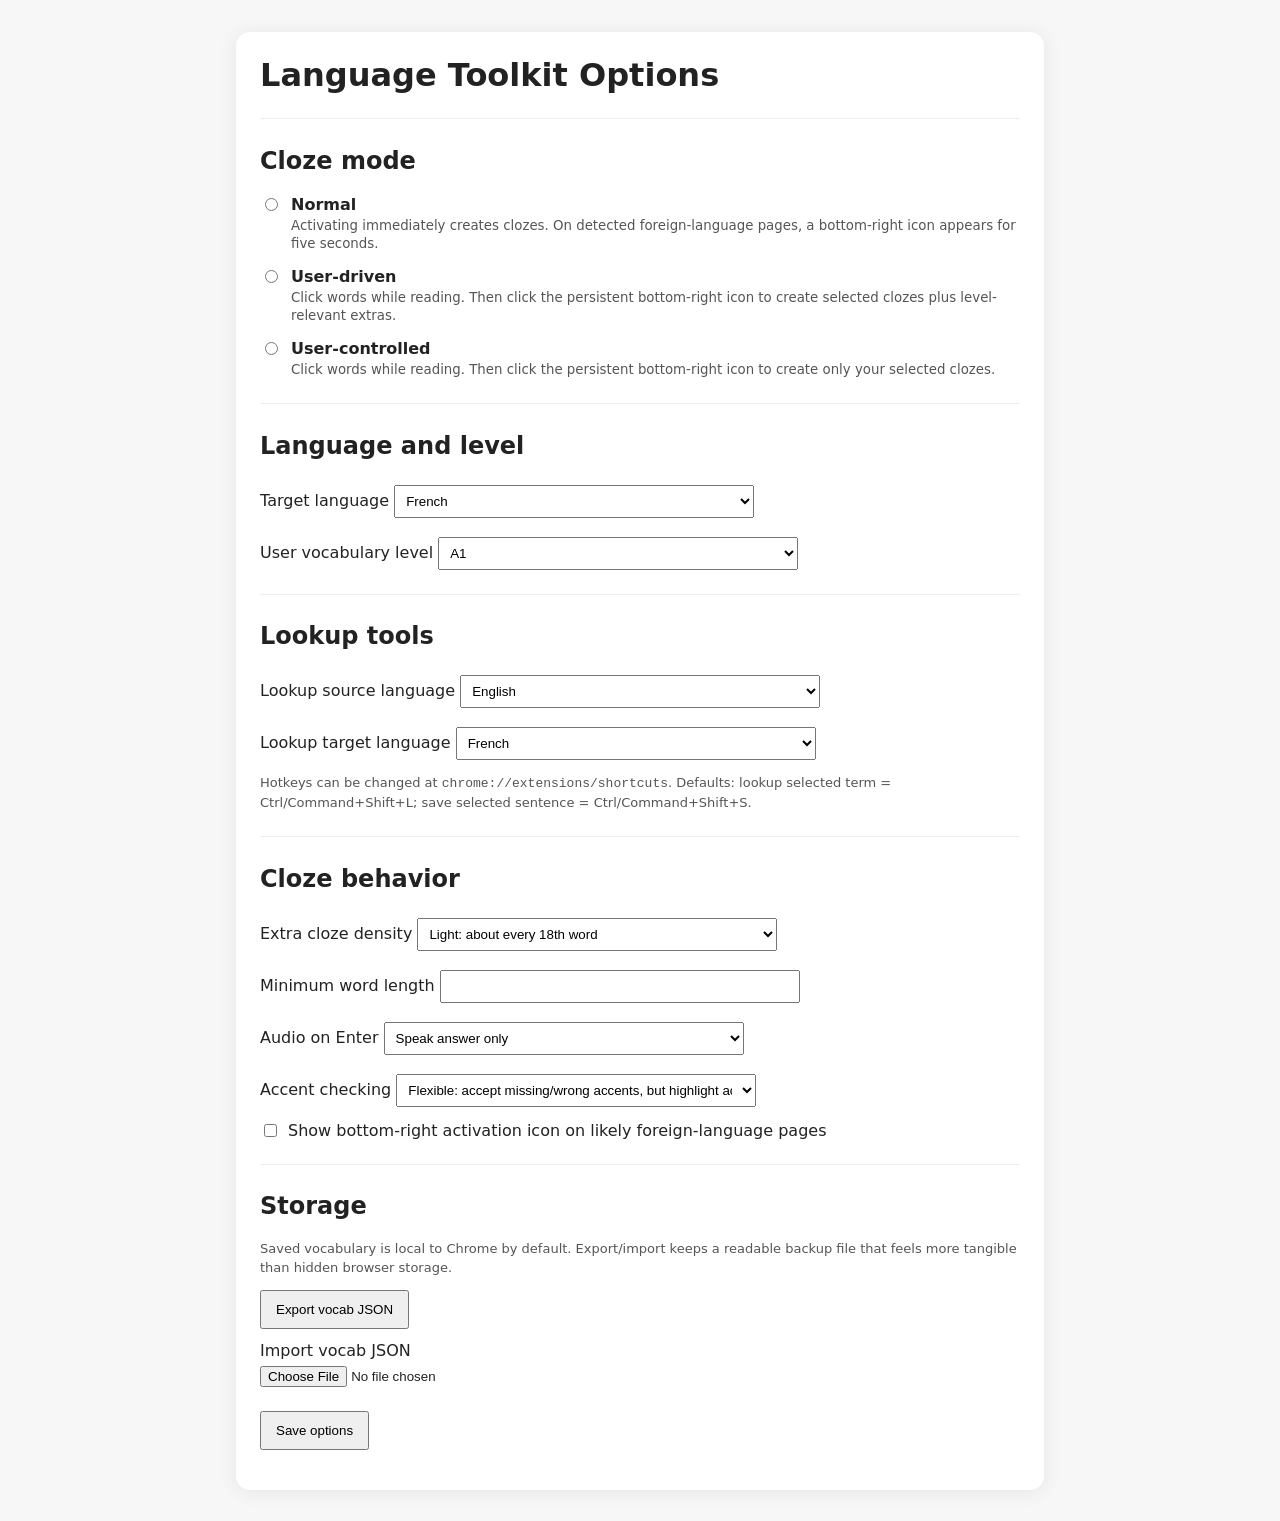
==== options.html @ 8fdf4424 "Initial commit" ====
<!doctype html>
<html>
<head>
  <meta charset="utf-8">
  <title>Language Toolkit Options</title>
  <link rel="stylesheet" href="options.css">
</head>
<body>
  <main>
    <h1>Language Toolkit Options</h1>

    <section>
      <h2>Cloze mode</h2>

      <label class="radio">
        <input type="radio" name="mode" value="normal">
        <span><strong>Normal</strong><small>Activating immediately creates clozes. On detected foreign-language pages, a bottom-right icon appears for five seconds.</small></span>
      </label>

      <label class="radio">
        <input type="radio" name="mode" value="userDriven">
        <span><strong>User-driven</strong><small>Click words while reading. Then click the persistent bottom-right icon to create selected clozes plus level-relevant extras.</small></span>
      </label>

      <label class="radio">
        <input type="radio" name="mode" value="userControlled">
        <span><strong>User-controlled</strong><small>Click words while reading. Then click the persistent bottom-right icon to create only your selected clozes.</small></span>
      </label>
    </section>

    <section>
      <h2>Language and level</h2>

      <label>
        Target language
        <select id="lang">
          <option value="fr-FR">French</option>
          <option value="es-ES">Spanish</option>
          <option value="ja-JP">Japanese</option>
          <option value="ko-KR">Korean</option>
          <option value="zh-CN">Chinese Mandarin</option>
          <option value="de-DE">German</option>
          <option value="it-IT">Italian</option>
          <option value="en-US">English</option>
        </select>
      </label>

      <label>
        User vocabulary level
        <select id="userLevel">
          <option value="A1">A1</option>
          <option value="A2">A2</option>
          <option value="B1">B1</option>
          <option value="B2">B2</option>
          <option value="C1">C1</option>
          <option value="C2">C2</option>
        </select>
      </label>
    </section>

    <section>
      <h2>Lookup tools</h2>

      <label>
        Lookup source language
        <select id="lookupSourceLang">
          <option value="en">English</option>
          <option value="fr">French</option>
          <option value="es">Spanish</option>
          <option value="it">Italian</option>
          <option value="de">German</option>
        </select>
      </label>

      <label>
        Lookup target language
        <select id="lookupTargetLang">
          <option value="fr">French</option>
          <option value="en">English</option>
          <option value="es">Spanish</option>
          <option value="it">Italian</option>
          <option value="de">German</option>
        </select>
      </label>

      <p class="hint">Hotkeys can be changed at <code>chrome://extensions/shortcuts</code>. Defaults: lookup selected term = Ctrl/Command+Shift+L; save selected sentence = Ctrl/Command+Shift+S.</p>
    </section>

    <section>
      <h2>Cloze behavior</h2>

      <label>
        Extra cloze density
        <select id="density">
          <option value="18">Light: about every 18th word</option>
          <option value="12">Medium: about every 12th word</option>
          <option value="8">Heavy: about every 8th word</option>
        </select>
      </label>

      <label>
        Minimum word length
        <input id="minLength" type="number" min="2" max="20">
      </label>

      <label>
        Audio on Enter
        <select id="audioMode">
          <option value="answer">Speak answer only</option>
          <option value="sentence">Speak full sentence</option>
          <option value="both">Speak answer, then sentence</option>
          <option value="off">Off</option>
        </select>
      </label>

      <label>
        Accent checking
        <select id="accentMode">
          <option value="flexible">Flexible: accept missing/wrong accents, but highlight accent fixes in yellow</option>
          <option value="strict">Strict: missing/wrong accents count as wrong and are highlighted in red</option>
        </select>
      </label>

      <label class="row">
        <input id="foreignLanguageDetection" type="checkbox">
        Show bottom-right activation icon on likely foreign-language pages
      </label>
    </section>

    <section>
      <h2>Storage</h2>
      <p class="hint">Saved vocabulary is local to Chrome by default. Export/import keeps a readable backup file that feels more tangible than hidden browser storage.</p>
      <button id="exportData" type="button">Export vocab JSON</button>
      <label class="fileLabel">
        Import vocab JSON
        <input id="importData" type="file" accept="application/json,.json">
      </label>
    </section>

    <button id="save">Save options</button>
    <p id="status"></p>
  </main>

  <script src="options.js"></script>
</body>
</html>
---- options.css ----
body {
  margin: 0;
  background: #f7f7f7;
  font-family: system-ui, -apple-system, BlinkMacSystemFont, "Segoe UI", sans-serif;
  color: #222;
}

main {
  max-width: 760px;
  margin: 32px auto;
  padding: 24px;
  background: white;
  border-radius: 14px;
  box-shadow: 0 2px 20px rgba(0,0,0,0.08);
}

h1 { margin-top: 0; }

section {
  margin: 24px 0;
  padding-top: 8px;
  border-top: 1px solid #eee;
}

label { display: block; margin: 14px 0; }

select, input[type="number"] {
  width: 100%;
  max-width: 360px;
  box-sizing: border-box;
  margin-top: 5px;
  padding: 7px;
}

.radio { display: flex; align-items: flex-start; gap: 10px; }
.radio small { display: block; margin-top: 3px; color: #555; line-height: 1.35; }
.row { display: flex; align-items: center; gap: 8px; }
button { padding: 10px 14px; cursor: pointer; }

.hint { color: #555; font-size: 13px; line-height: 1.4; }
.fileLabel { display: block; margin-top: 12px; }
.fileLabel input { display: block; margin-top: 6px; }
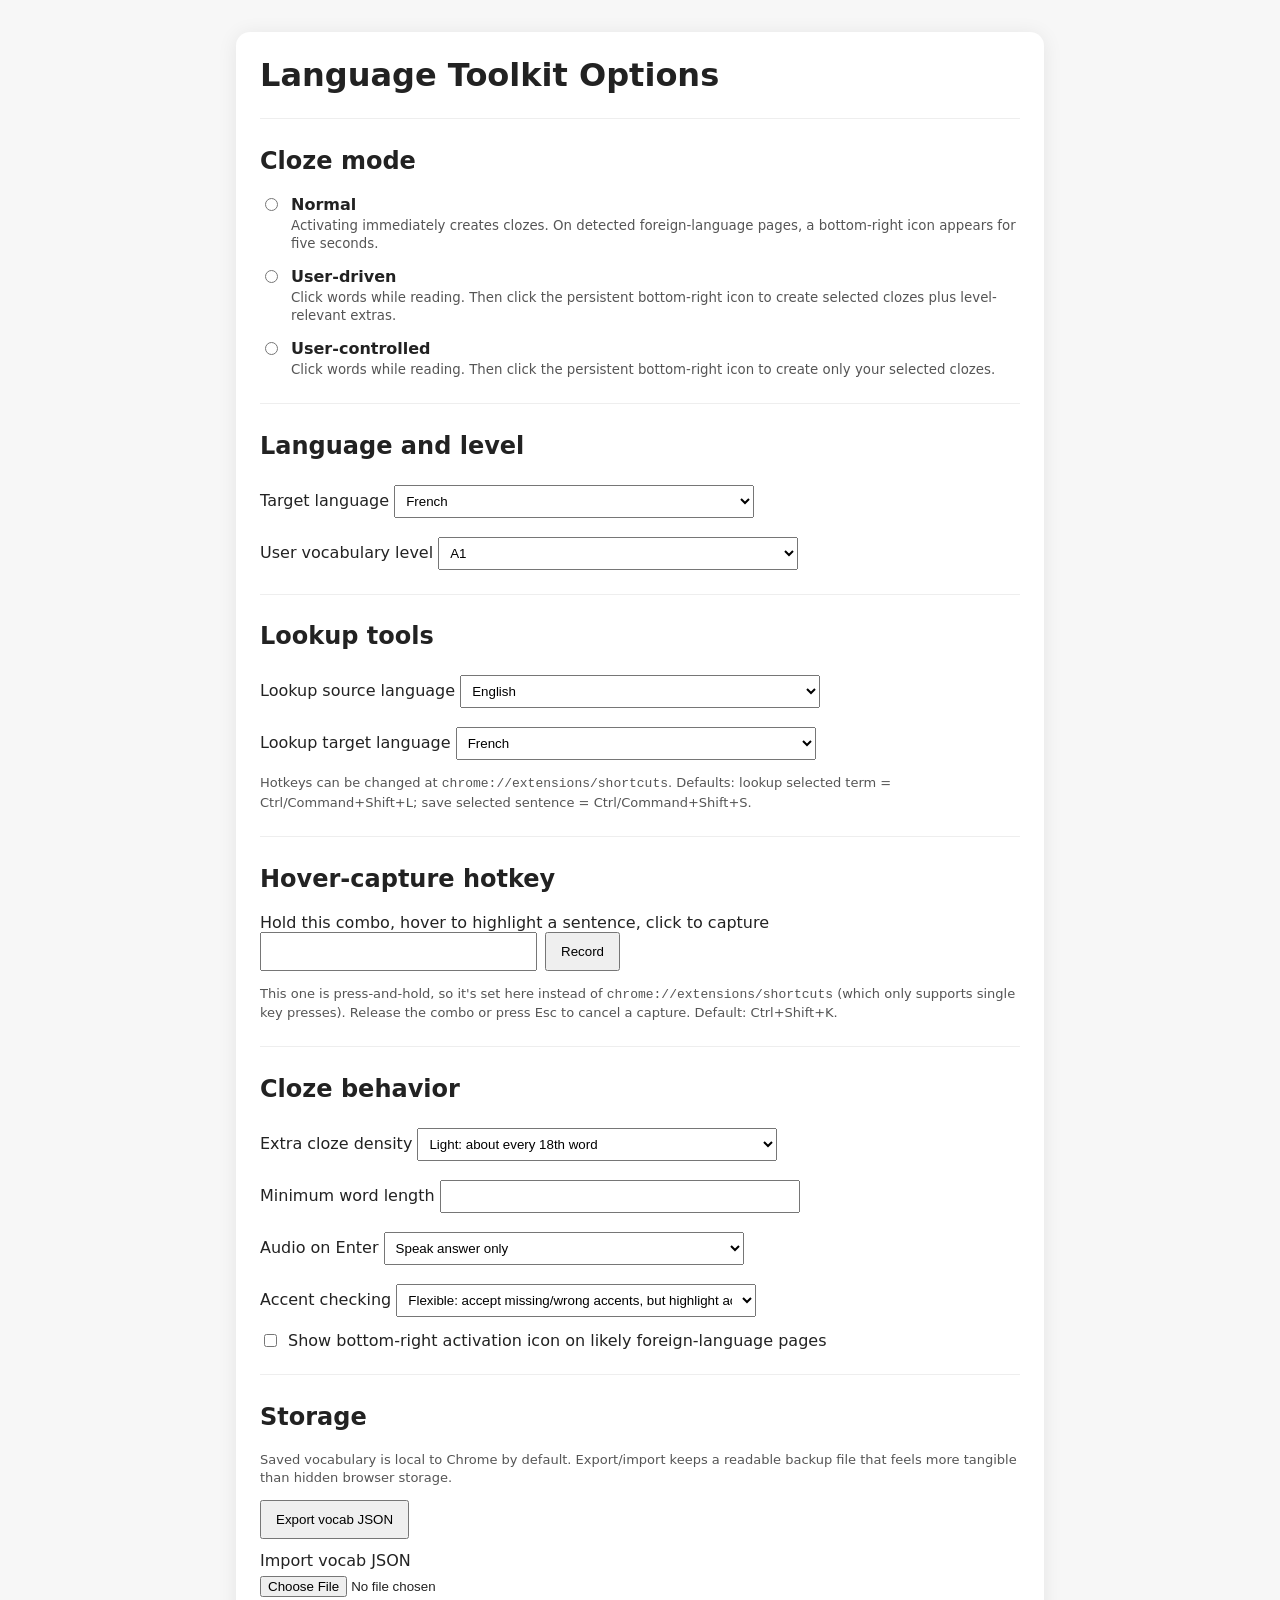
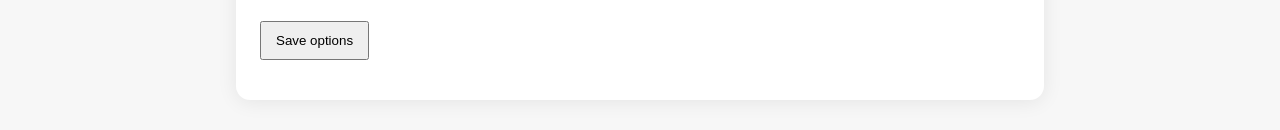
==== commit b69635fc: "Make sentence hover-capture hotkey press-and-hold Chrome's commands API only fires on key-down with " ====
--- a/options.html
+++ b/options.html
@@ -87,6 +87,20 @@
     </section>
 
     <section>
+      <h2>Hover-capture hotkey</h2>
+
+      <label>
+        Hold this combo, hover to highlight a sentence, click to capture
+        <div class="hotkeyRecorder">
+          <input id="hoverCaptureHotkeyDisplay" type="text" readonly>
+          <button id="recordHoverCaptureHotkey" type="button">Record</button>
+        </div>
+      </label>
+
+      <p class="hint">This one is press-and-hold, so it's set here instead of <code>chrome://extensions/shortcuts</code> (which only supports single key presses). Release the combo or press Esc to cancel a capture. Default: Ctrl+Shift+K.</p>
+    </section>
+
+    <section>
       <h2>Cloze behavior</h2>
 
       <label>
--- a/options.css
+++ b/options.css
@@ -40,3 +40,7 @@
 .hint { color: #555; font-size: 13px; line-height: 1.4; }
 .fileLabel { display: block; margin-top: 12px; }
 .fileLabel input { display: block; margin-top: 6px; }
+
+.hotkeyRecorder { display: flex; gap: 8px; max-width: 360px; }
+.hotkeyRecorder input { flex: 1; margin-top: 0; }
+.hotkeyRecorder button { flex-shrink: 0; }
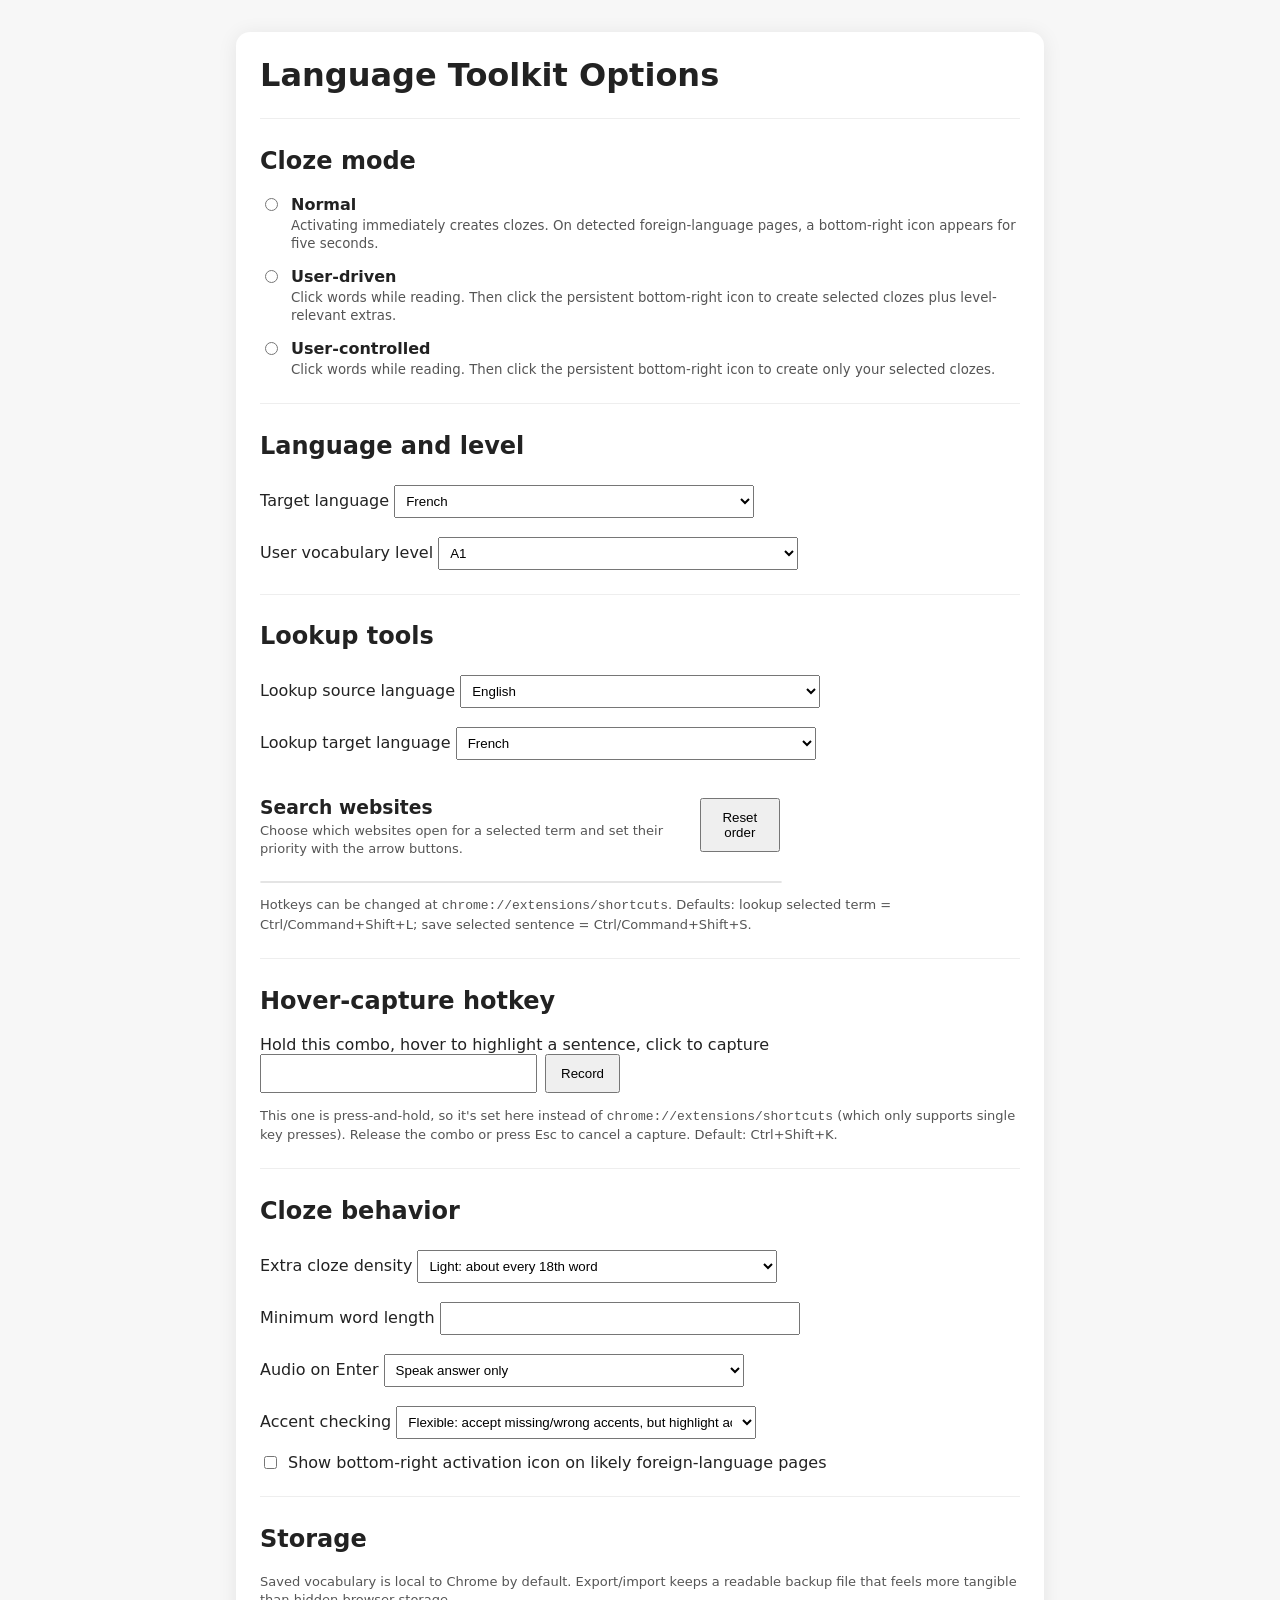
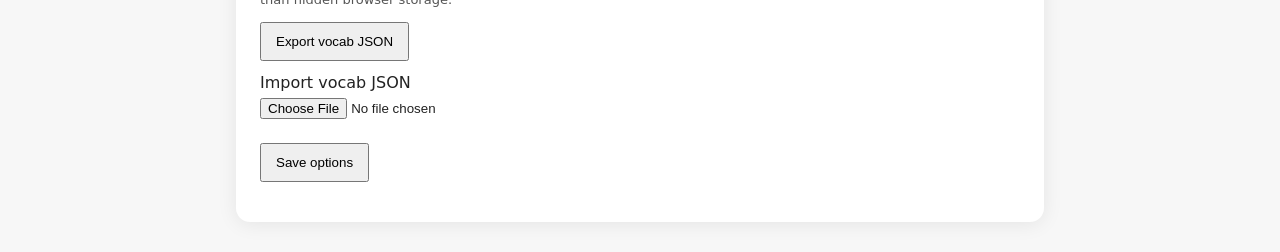
==== commit 75fbdfab: "Add configurable lookup search sites" ====
--- a/options.html
+++ b/options.html
@@ -83,6 +83,15 @@
         </select>
       </label>
 
+      <div class="lookupSitesHeader">
+        <div>
+          <h3>Search websites</h3>
+          <p class="hint">Choose which websites open for a selected term and set their priority with the arrow buttons.</p>
+        </div>
+        <button id="resetLookupSites" type="button">Reset order</button>
+      </div>
+      <ul id="lookupSites" class="lookupSites"></ul>
+
       <p class="hint">Hotkeys can be changed at <code>chrome://extensions/shortcuts</code>. Defaults: lookup selected term = Ctrl/Command+Shift+L; save selected sentence = Ctrl/Command+Shift+S.</p>
     </section>
 
--- a/options.css
+++ b/options.css
@@ -44,3 +44,47 @@
 .hotkeyRecorder { display: flex; gap: 8px; max-width: 360px; }
 .hotkeyRecorder input { flex: 1; margin-top: 0; }
 .hotkeyRecorder button { flex-shrink: 0; }
+
+
+.lookupSitesHeader {
+  display: flex;
+  align-items: center;
+  justify-content: space-between;
+  gap: 16px;
+  max-width: 520px;
+  margin-top: 18px;
+}
+
+.lookupSitesHeader h3 {
+  margin-bottom: 4px;
+}
+
+.lookupSitesHeader .hint {
+  margin-top: 0;
+}
+
+.lookupSites {
+  list-style: none;
+  margin: 10px 0 0;
+  padding: 0;
+  max-width: 520px;
+  border: 1px solid #e4e4e4;
+  border-radius: 10px;
+  overflow: hidden;
+}
+
+.lookupSite {
+  display: grid;
+  grid-template-columns: 1fr auto;
+  gap: 12px;
+  align-items: center;
+  padding: 12px;
+  background: #fff;
+}
+
+.lookupSite + .lookupSite { border-top: 1px solid #eee; }
+.lookupSite label { margin: 0; }
+.lookupSite small { display: block; color: #555; margin-top: 3px; }
+.lookupSiteControls { display: flex; gap: 6px; }
+.lookupSiteControls button { padding: 6px 10px; }
+.lookupSiteControls button:disabled { cursor: not-allowed; opacity: 0.45; }
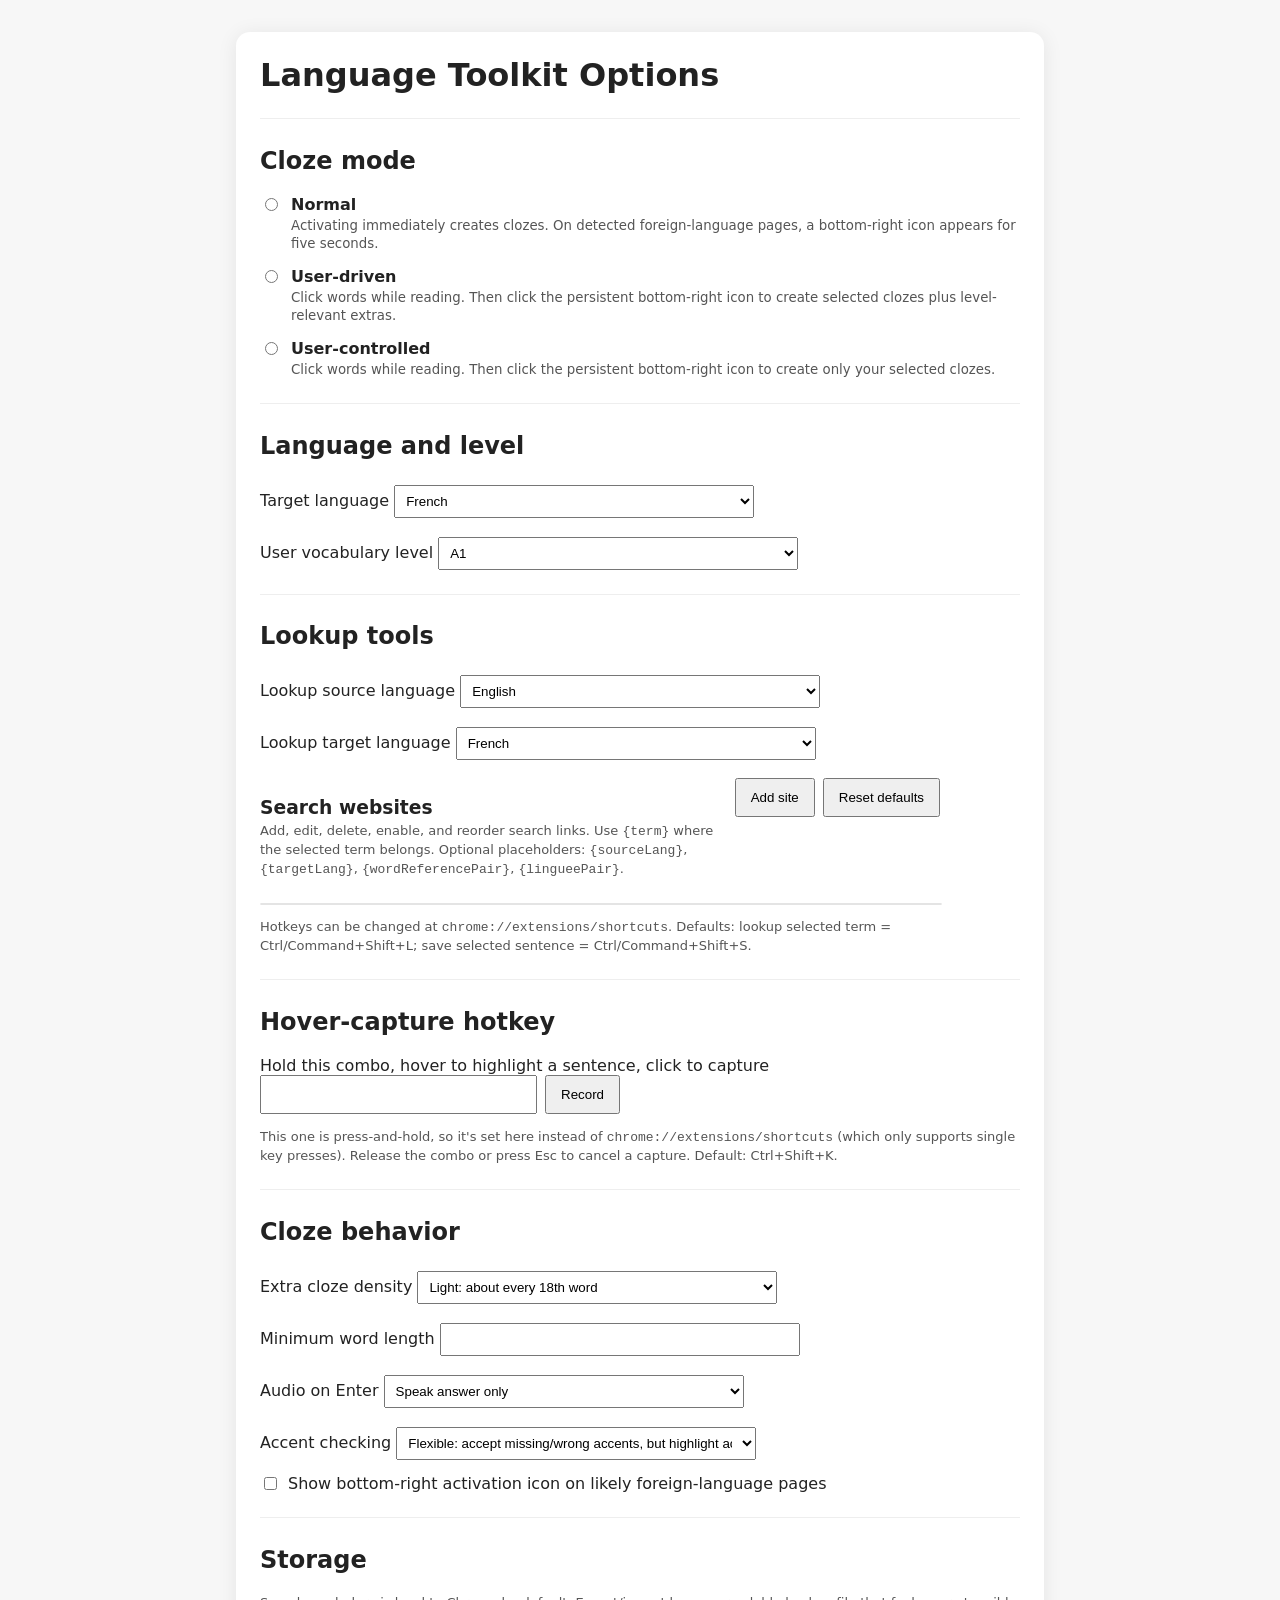
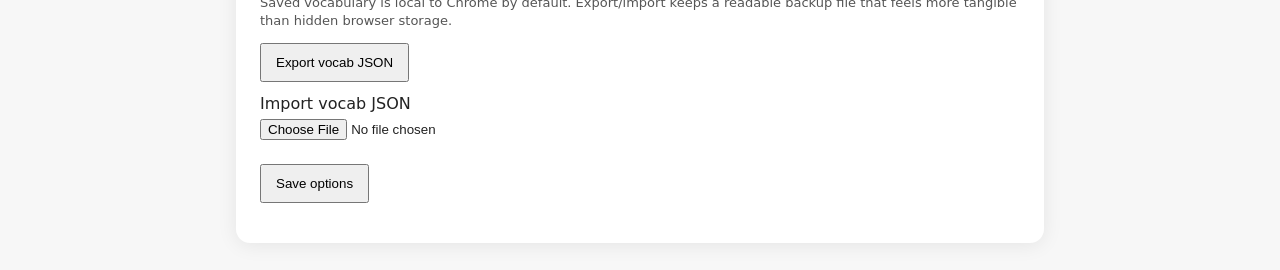
==== commit ed3edddb: "Add configurable lookup search sites" ====
--- a/options.html
+++ b/options.html
@@ -86,9 +86,12 @@
       <div class="lookupSitesHeader">
         <div>
           <h3>Search websites</h3>
-          <p class="hint">Choose which websites open for a selected term and set their priority with the arrow buttons.</p>
+          <p class="hint">Add, edit, delete, enable, and reorder search links. Use <code>{term}</code> where the selected term belongs. Optional placeholders: <code>{sourceLang}</code>, <code>{targetLang}</code>, <code>{wordReferencePair}</code>, <code>{lingueePair}</code>.</p>
         </div>
-        <button id="resetLookupSites" type="button">Reset order</button>
+        <div class="lookupSitesActions">
+          <button id="addLookupSite" type="button">Add site</button>
+          <button id="resetLookupSites" type="button">Reset defaults</button>
+        </div>
       </div>
       <ul id="lookupSites" class="lookupSites"></ul>
 
--- a/options.css
+++ b/options.css
@@ -24,7 +24,7 @@
 
 label { display: block; margin: 14px 0; }
 
-select, input[type="number"] {
+select, input[type="number"], input[type="text"], input[type="url"] {
   width: 100%;
   max-width: 360px;
   box-sizing: border-box;
@@ -48,10 +48,10 @@
 
 .lookupSitesHeader {
   display: flex;
-  align-items: center;
+  align-items: flex-start;
   justify-content: space-between;
   gap: 16px;
-  max-width: 520px;
+  max-width: 680px;
   margin-top: 18px;
 }
 
@@ -63,11 +63,17 @@
   margin-top: 0;
 }
 
+.lookupSitesActions {
+  display: flex;
+  gap: 8px;
+  flex-shrink: 0;
+}
+
 .lookupSites {
   list-style: none;
   margin: 10px 0 0;
   padding: 0;
-  max-width: 520px;
+  max-width: 680px;
   border: 1px solid #e4e4e4;
   border-radius: 10px;
   overflow: hidden;
@@ -75,16 +81,22 @@
 
 .lookupSite {
   display: grid;
-  grid-template-columns: 1fr auto;
+  grid-template-columns: minmax(150px, 1fr) minmax(260px, 2fr) auto;
   gap: 12px;
-  align-items: center;
+  align-items: end;
   padding: 12px;
   background: #fff;
 }
 
 .lookupSite + .lookupSite { border-top: 1px solid #eee; }
 .lookupSite label { margin: 0; }
-.lookupSite small { display: block; color: #555; margin-top: 3px; }
-.lookupSiteControls { display: flex; gap: 6px; }
+.lookupSite label:not(.lookupSiteEnabled) { color: #555; font-size: 13px; }
+.lookupSite input[type="text"], .lookupSite input[type="url"] {
+  display: block;
+  width: 100%;
+  max-width: none;
+}
+.lookupSiteEnabled { align-self: center; }
+.lookupSiteControls { display: flex; gap: 6px; align-items: center; }
 .lookupSiteControls button { padding: 6px 10px; }
 .lookupSiteControls button:disabled { cursor: not-allowed; opacity: 0.45; }
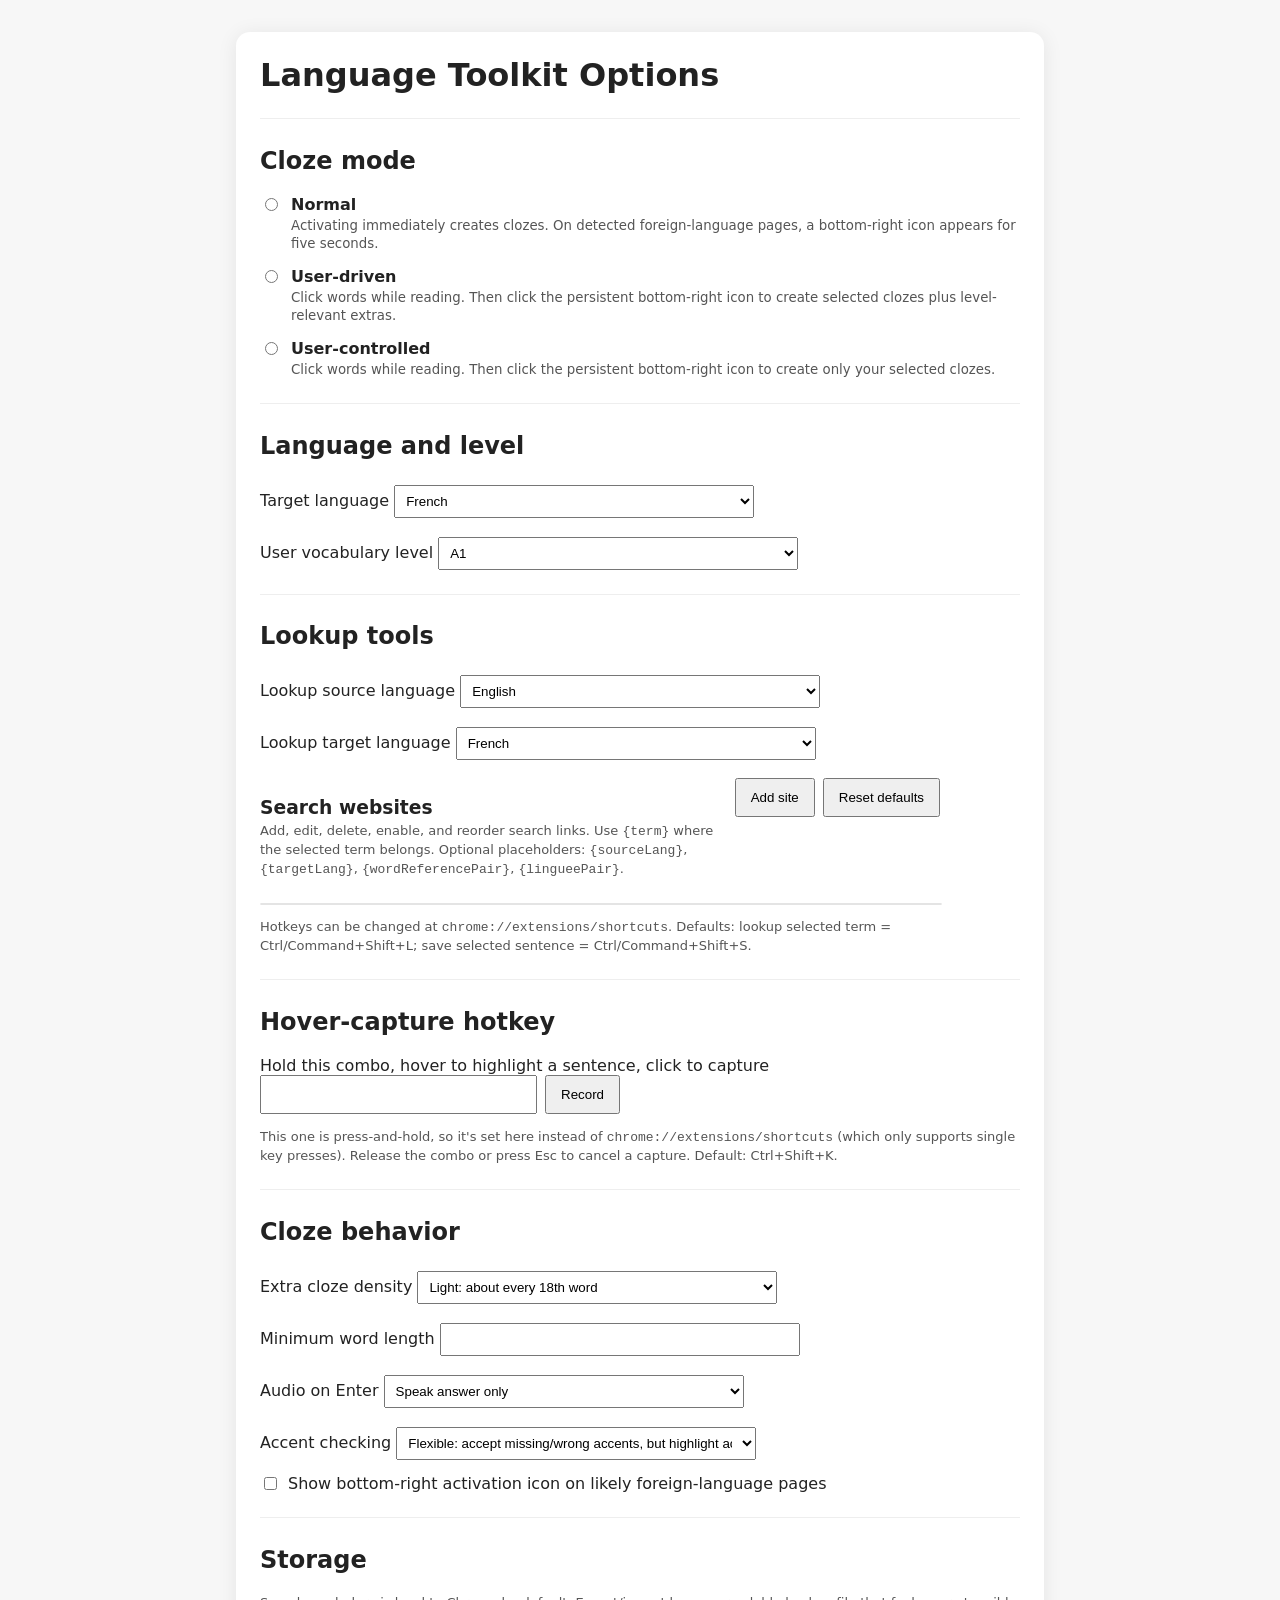
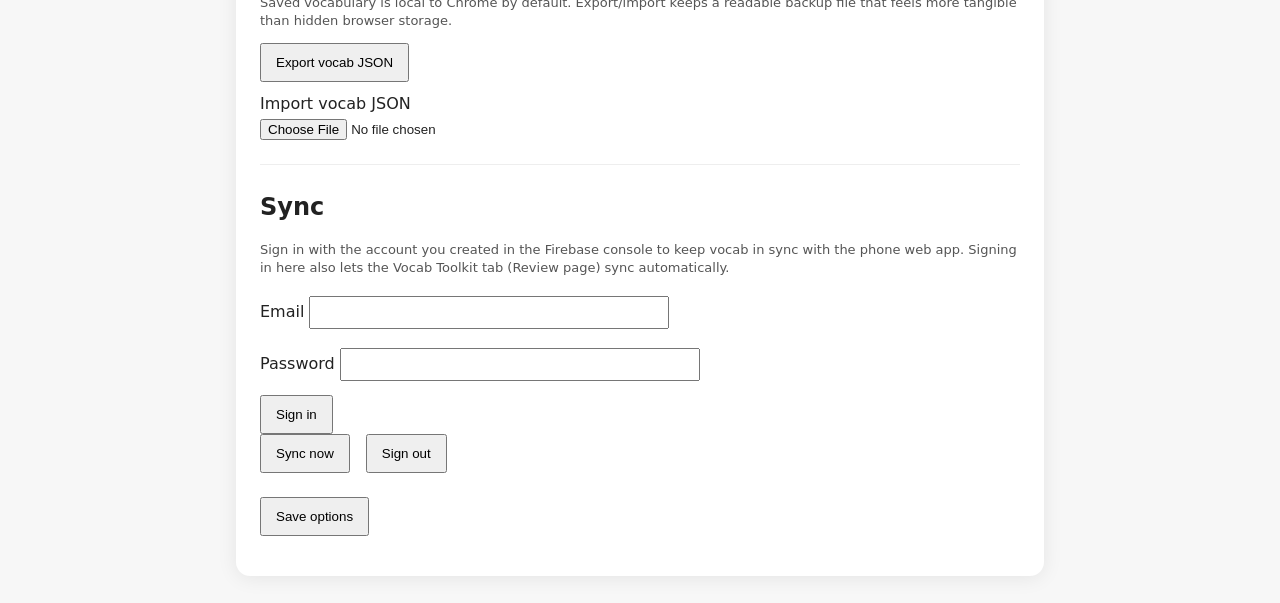
==== commit c86fc47e: "Sync vocab data between the extension and the phone web app via Firebase Replaces the manual export/" ====
--- a/options.html
+++ b/options.html
@@ -163,10 +163,27 @@
       </label>
     </section>
 
+    <section>
+      <h2>Sync</h2>
+      <p class="hint">Sign in with the account you created in the Firebase console to keep vocab in sync with the phone web app. Signing in here also lets the Vocab Toolkit tab (Review page) sync automatically.</p>
+      <div id="syncSignedOut">
+        <label>Email <input id="syncEmail" type="email" autocomplete="username"></label>
+        <label>Password <input id="syncPassword" type="password" autocomplete="current-password"></label>
+        <button id="syncSignIn" type="button">Sign in</button>
+      </div>
+      <div id="syncSignedIn" class="row hidden">
+        <button id="syncNowBtn" type="button">Sync now</button>
+        <button id="syncSignOut" type="button">Sign out</button>
+      </div>
+      <p id="syncStatus" class="hint"></p>
+    </section>
+
     <button id="save">Save options</button>
     <p id="status"></p>
   </main>
 
+  <script src="firebase-config.js"></script>
+  <script src="sync.js"></script>
   <script src="options.js"></script>
 </body>
 </html>
--- a/options.css
+++ b/options.css
@@ -24,13 +24,16 @@
 
 label { display: block; margin: 14px 0; }
 
-select, input[type="number"], input[type="text"], input[type="url"] {
+select, input[type="number"], input[type="text"], input[type="url"], input[type="email"], input[type="password"] {
   width: 100%;
   max-width: 360px;
   box-sizing: border-box;
   margin-top: 5px;
   padding: 7px;
 }
+
+.hidden { display: none; }
+#syncSignedIn button { margin-right: 8px; }
 
 .radio { display: flex; align-items: flex-start; gap: 10px; }
 .radio small { display: block; margin-top: 3px; color: #555; line-height: 1.35; }
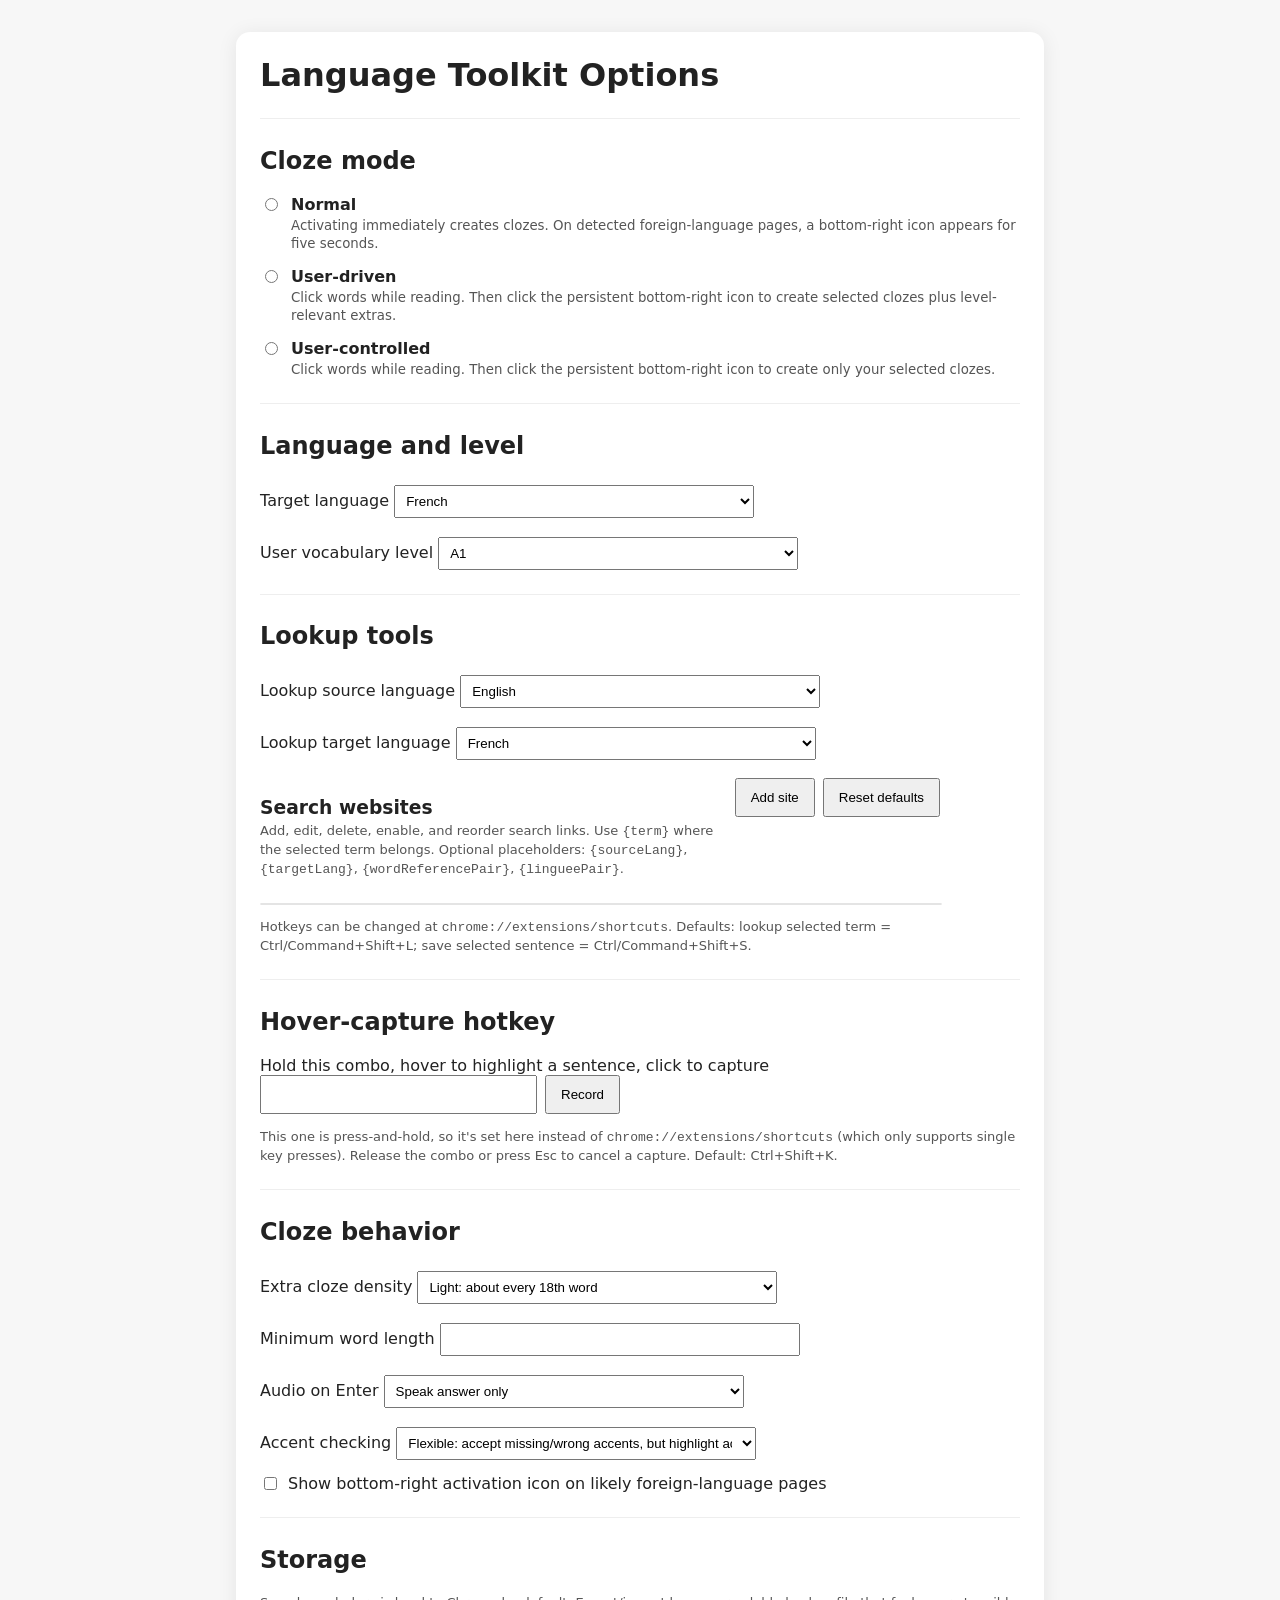
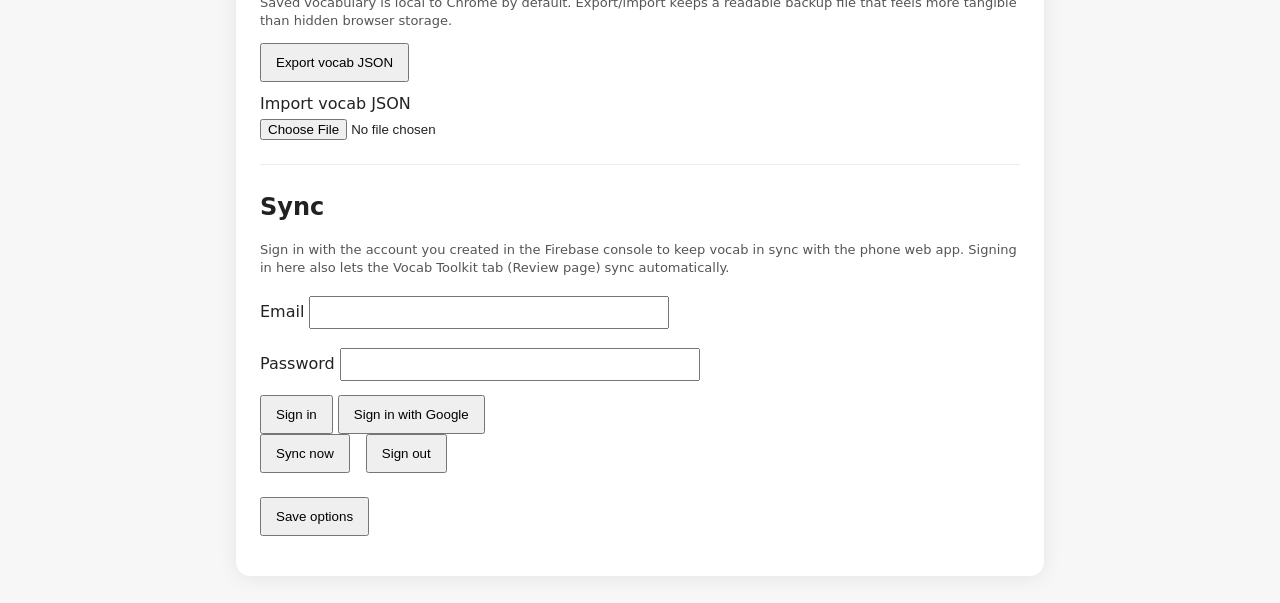
==== commit 81dc9026: "Add Google sign-in alongside email/password sync Adds "Sign in with Google" as an independent identi" ====
--- a/options.html
+++ b/options.html
@@ -170,6 +170,7 @@
         <label>Email <input id="syncEmail" type="email" autocomplete="username"></label>
         <label>Password <input id="syncPassword" type="password" autocomplete="current-password"></label>
         <button id="syncSignIn" type="button">Sign in</button>
+        <button id="syncSignInGoogle" type="button">Sign in with Google</button>
       </div>
       <div id="syncSignedIn" class="row hidden">
         <button id="syncNowBtn" type="button">Sync now</button>
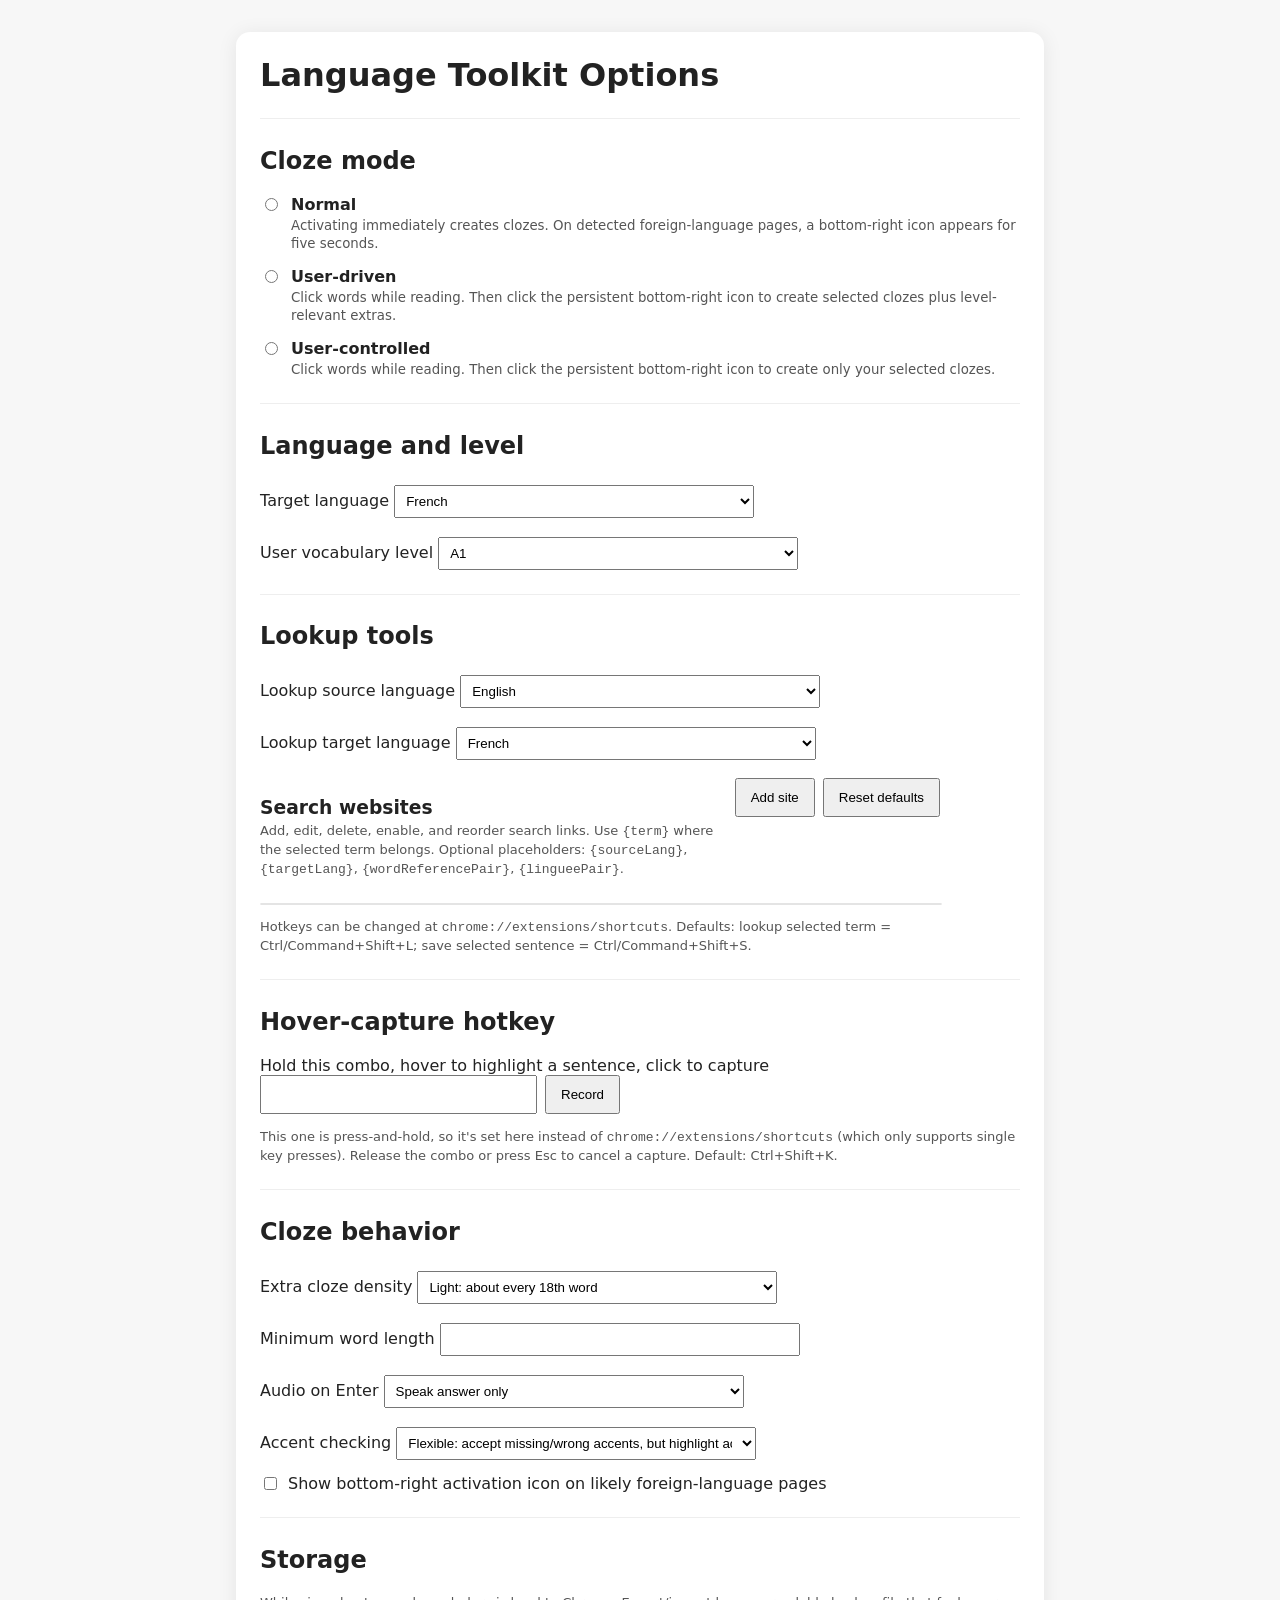
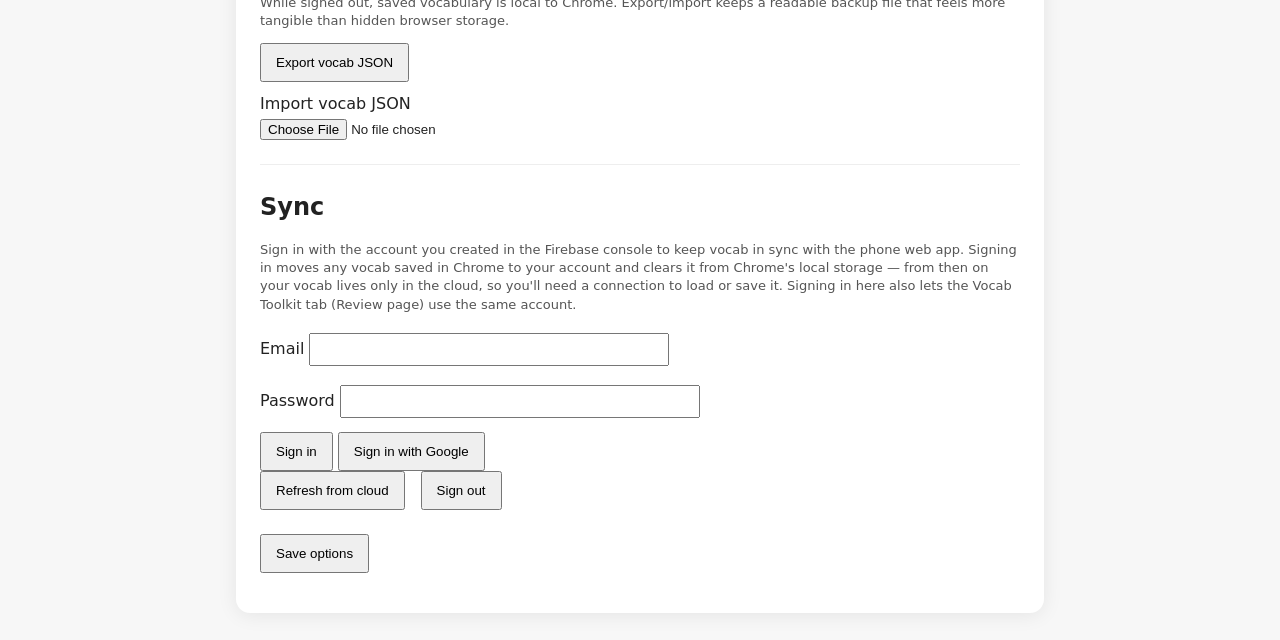
==== commit c277f143: "Make Firebase the single source of truth for signed-in vocab data Previously the extension and web a" ====
--- a/options.html
+++ b/options.html
@@ -155,7 +155,7 @@
 
     <section>
       <h2>Storage</h2>
-      <p class="hint">Saved vocabulary is local to Chrome by default. Export/import keeps a readable backup file that feels more tangible than hidden browser storage.</p>
+      <p class="hint">While signed out, saved vocabulary is local to Chrome. Export/import keeps a readable backup file that feels more tangible than hidden browser storage.</p>
       <button id="exportData" type="button">Export vocab JSON</button>
       <label class="fileLabel">
         Import vocab JSON
@@ -165,7 +165,7 @@
 
     <section>
       <h2>Sync</h2>
-      <p class="hint">Sign in with the account you created in the Firebase console to keep vocab in sync with the phone web app. Signing in here also lets the Vocab Toolkit tab (Review page) sync automatically.</p>
+      <p class="hint">Sign in with the account you created in the Firebase console to keep vocab in sync with the phone web app. Signing in moves any vocab saved in Chrome to your account and clears it from Chrome's local storage — from then on your vocab lives only in the cloud, so you'll need a connection to load or save it. Signing in here also lets the Vocab Toolkit tab (Review page) use the same account.</p>
       <div id="syncSignedOut">
         <label>Email <input id="syncEmail" type="email" autocomplete="username"></label>
         <label>Password <input id="syncPassword" type="password" autocomplete="current-password"></label>
@@ -173,7 +173,7 @@
         <button id="syncSignInGoogle" type="button">Sign in with Google</button>
       </div>
       <div id="syncSignedIn" class="row hidden">
-        <button id="syncNowBtn" type="button">Sync now</button>
+        <button id="syncNowBtn" type="button">Refresh from cloud</button>
         <button id="syncSignOut" type="button">Sign out</button>
       </div>
       <p id="syncStatus" class="hint"></p>
